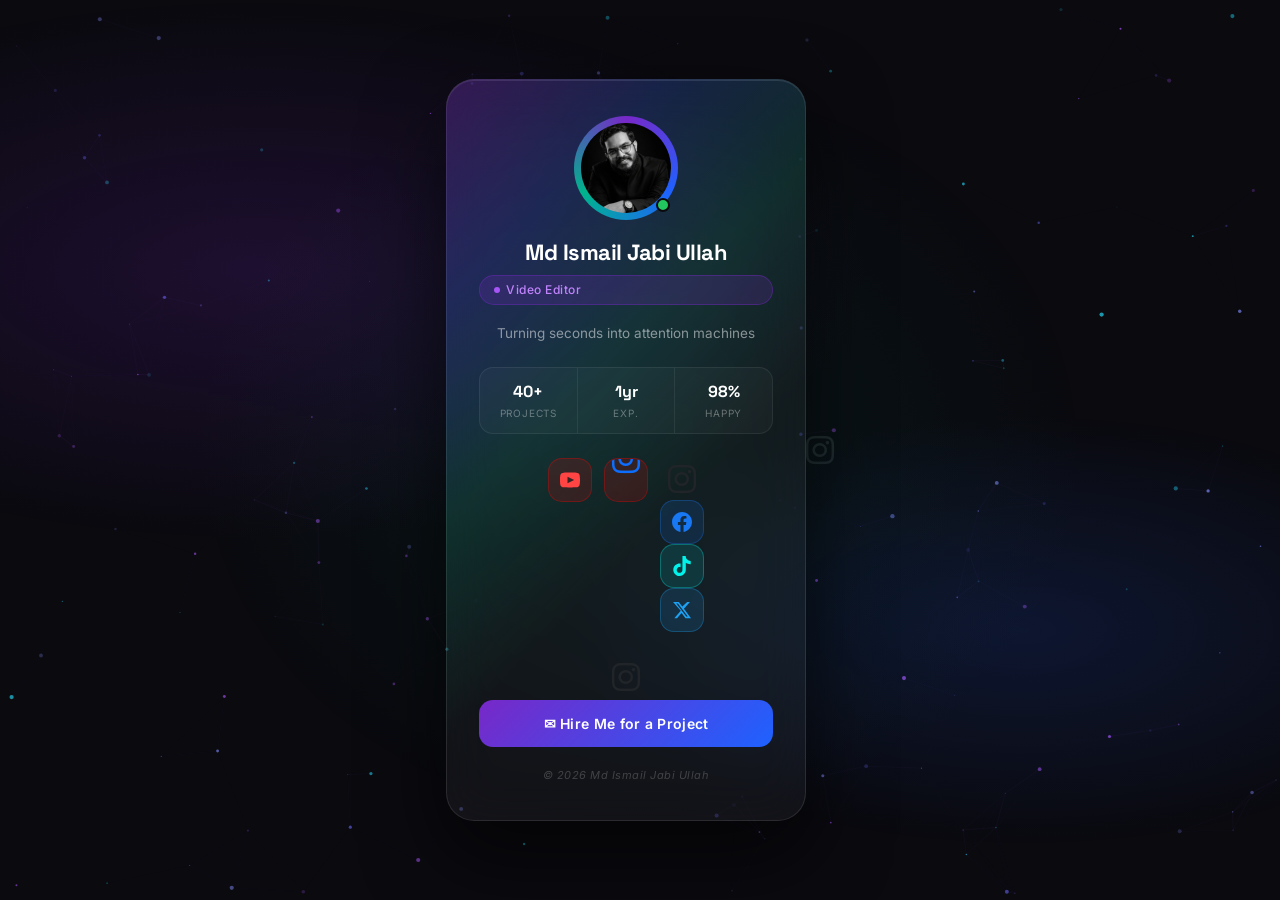
==== index.html @ 60c1aa5e "Update Instagram link and button styles" ====
<!DOCTYPE html>
<html lang="en">
<head>
<meta charset="UTF-8">
<meta name="viewport" content="width=device-width, initial-scale=1.0">
<title>Md Ismail Jabi Ullah — Video Editor</title>
<link href="https://cdn.jsdelivr.net/npm/bootstrap@5.3.3/dist/css/bootstrap.min.css" rel="stylesheet">
<link href="https://cdn.jsdelivr.net/npm/bootstrap-icons@1.11.3/font/bootstrap-icons.css" rel="stylesheet">
<link rel="stylesheet" href="style.css">
</head>
<body>

<canvas id="bg"></canvas>
<div class="aurora"></div>

<div class="card">
  <div class="avatar-wrap">
    <div class="avatar-ring"></div>
    <div class="avatar-inner">
      <span class="avatar-letters"><img src="IMG_20260416_234237_484.webp" width="100%" alt="Description of the image"></span>
    </div>
    <div class="status-dot"></div>
  </div>

  <div class="name">Md Ismail Jabi Ullah</div>

  <div class="title-badge">
    <span class="dot"></span>
    Video Editor
  </div>

  <p class="bio">Turning seconds into attention machines</p>

  <div class="stats">
    <div class="stat">
      <div class="stat-num">40+</div>
      <div class="stat-label">Projects</div>
    </div>
    <div class="stat">
      <div class="stat-num">1yr</div>
      <div class="stat-label">Exp.</div>
    </div>
    <div class="stat">
      <div class="stat-num">98%</div>
      <div class="stat-label">Happy</div>
    </div>
  </div>

  <div class="socials">
    <svg style="display:none">
      <defs>
        <linearGradient id="igGrad" x1="0%" y1="100%" x2="100%" y2="0%">
          <stop offset="0%" stop-color="#f09433"/>
          <stop offset="25%" stop-color="#e6683c"/>
          <stop offset="50%" stop-color="#dc2743"/>
          <stop offset="75%" stop-color="#cc2366"/>
          <stop offset="100%" stop-color="#bc1888"/>
        </linearGradient>
      </defs>
    </svg>

    <a href="https://www.youtube.com/@MrCodeO" class="social-btn yt" title="YouTube">
      <svg viewBox="0 0 24 24"><path d="M19.615 3.184c-3.604-.246-11.631-.245-15.23 0-3.897.266-4.356 2.62-4.385 8.816.029 6.185.484 8.549 4.385 8.816 3.6.245 11.626.246 15.23 0 3.897-.266 4.356-2.62 4.385-8.816-.029-6.185-.484-8.549-4.385-8.816zm-10.615 12.816v-8l8 3.993-8 4.007z"/></svg>
    </a>
    <a href="https://www.youtube.com/@MrCodeO" target="_blank" class="social-btn yt">
      <i class="bi bi-instagram" style="font-size:28px;></i>
    </a>
    <a href="https://www.instagram.com/11_monster_09/" class="social-btn ig" title="Instagram">
      <svg viewBox="0 0 24 24" fill="#E1306C"><path d=""M12 2.163c3.204 0 3.584.012 4.85.07 3.252.148 4.771 1.691 4.919 4.919.058 1.265.069 1.645.069 4.849 0 3.205-.012 3.584-.069 4.849-.149 3.225-1.664 4.771-4.919 4.919-1.266.058-1.644.07-4.85.07-3.204 0-3.584-.012-4.849-.07-3.26-.149-4.771-1.699-4.919-4.92-.058-1.265-.07-1.644-.07-4.849 0-3.204.013-3.583.07-4.849.149-3.227 1.664-4.771 4.919-4.919 1.266-.057 1.645-.069 4.849-.069zm0-2.163c-3.259 0-3.667.014-4.947.072-4.358.2-6.78 2.618-6.98 6.98-.059 1.281-.073 1.689-.073 4.948 0 3.259.014 3.668.072 4.948.2 4.358 2.618 6.78 6.98 6.98 1.281.058 1.689.072 4.948.072 3.259 0 3.668-.014 4.948-.072 4.354-.2 6.782-2.618 6.979-6.98.059-1.28.073-1.689.073-4.948 0-3.259-.014-3.667-.072-4.947-.196-4.354-2.617-6.78-6.979-6.98-1.281-.059-1.69-.073-4.949-.073zm0 5.838c-3.403 0-6.162 2.759-6.162 6.162s2.759 6.163 6.162 6.163 6.162-2.759 6.162-6.163c0-3.403-2.759-6.162-6.162-6.162zm0 10.162c-2.209 0-4-1.79-4-4 0-2.209 1.791-4 4-4s4 1.791 4 4c0 2.21-1.791 4-4 4zm6.406-11.845c-.796 0-1.441.645-1.441 1.44s.645 1.44 1.441 1.44c.795 0 1.439-.645 1.439-1.44s-.644-1.44-1.439-1.44z"/></svg>
    </a>
    <a href="https://www.facebook.com/safi1109/" class="social-btn fb" title="Facebook">
      <svg viewBox="0 0 24 24"><path d="M24 12.073c0-6.627-5.373-12-12-12s-12 5.373-12 12c0 5.99 4.388 10.954 10.125 11.854v-8.385H7.078v-3.47h3.047V9.43c0-3.007 1.792-4.669 4.533-4.669 1.312 0 2.686.235 2.686.235v2.953H15.83c-1.491 0-1.956.925-1.956 1.874v2.25h3.328l-.532 3.47h-2.796v8.385C19.612 23.027 24 18.062 24 12.073z"/></svg>
    </a>
    <a href="#" class="social-btn tt" title="TikTok">
      <svg viewBox="0 0 24 24"><path d="M12.525.02c1.31-.02 2.61-.01 3.91-.02.08 1.53.63 3.09 1.75 4.17 1.12 1.11 2.7 1.62 4.24 1.79v4.03c-1.44-.05-2.89-.35-4.2-.97-.57-.26-1.1-.59-1.62-.93-.01 2.92.01 5.84-.02 8.75-.08 1.4-.54 2.79-1.35 3.94-1.31 1.92-3.58 3.17-5.91 3.21-1.43.08-2.86-.31-4.08-1.03-2.02-1.19-3.44-3.37-3.65-5.71-.02-.5-.03-1-.01-1.49.18-1.9 1.12-3.72 2.58-4.96 1.66-1.44 3.98-2.13 6.15-1.72.02 1.48-.04 2.96-.04 4.44-.99-.32-2.15-.23-3.02.37-.63.41-1.11 1.04-1.36 1.75-.21.51-.15 1.07-.14 1.61.24 1.64 1.82 3.02 3.5 2.87 1.12-.01 2.19-.66 2.77-1.61.19-.33.4-.67.41-1.06.1-1.79.06-3.57.07-5.36.01-4.03-.01-8.05.02-12.07z"/></svg>
    </a>
    <a href="#" class="social-btn tw" title="Twitter / X">
      <svg viewBox="0 0 24 24"><path d="M18.244 2.25h3.308l-7.227 8.26 8.502 11.24H16.17l-4.714-6.231-5.401 6.231H2.741l7.73-8.835L1.254 2.25H8.08l4.253 5.622zm-1.161 17.52h1.833L7.084 4.126H5.117z"/></svg>
    </a>   
  </div>

  <button class="cta" onclick="window.open(Turning seconds into attention machines'mailto:ijufs96@gmail.com')">✉ Hire Me for a Project</button>

  <div class="footer">© 2026 Md Ismail Jabi Ullah</div>
</div>
</body>
<script src="script.js"></script>
</html>
---- style.css ----
@import url('https://fonts.googleapis.com/css2?family=Inter:wght@300;400;500;600;700;900&family=Space+Grotesk:wght@400;500;600;700&display=swap');

  *{margin:0;padding:0;box-sizing:border-box}

  body{
    min-height:100vh;
    display:flex;align-items:center;justify-content:center;
    background:#0a0a0f;
    font-family:'Inter',sans-serif;
    overflow:hidden;
    position:relative;
  }

  canvas#bg{
    position:fixed;inset:0;z-index:0;
  }

  .aurora{
    position:fixed;inset:0;z-index:0;
    background:
      radial-gradient(ellipse 80% 50% at 20% 30%, rgba(120,40,200,0.18) 0%, transparent 60%),
      radial-gradient(ellipse 60% 40% at 80% 70%, rgba(40,100,255,0.14) 0%, transparent 60%),
      radial-gradient(ellipse 50% 60% at 50% 50%, rgba(0,180,140,0.08) 0%, transparent 70%);
    animation:auroraShift 8s ease-in-out infinite alternate;
  }
  @keyframes auroraShift{
    0%{transform:scale(1) rotate(0deg)}
    100%{transform:scale(1.05) rotate(2deg)}
  }

  .card{
    position: relative;
    width: 360px;
    background: rgba(255, 255, 255, 0.04);
    border: 1px solid rgba(255, 255, 255, 0.1);
    border-radius: 28px;
    padding: 40px 32px 36px;
    text-align: center;
    backdrop-filter: blur(24px);
    -webkit-backdrop-filter: blur(24px);
    box-shadow: 0 32px 80px rgba(0, 0, 0, 0.6), inset 0 1px 0 rgba(255, 255, 255, 0.12);
    animation: cardIn 0.8s cubic-bezier(0.34, 1.56, 0.64, 1) both;
  }

  
  @keyframes cardIn{
    from{opacity:0;transform:translateY(40px) scale(0.9)}
    to{opacity:1;transform:translateY(0) scale(1)}
  }

  .card::before{
    content:'';
    position:absolute;inset:-1px;
    border-radius:29px;
    background:linear-gradient(135deg,rgba(120,40,200,0.3),rgba(40,100,255,0.2),rgba(0,180,140,0.15),transparent 60%);
    z-index:-1;
  }

  .avatar-wrap{
    position:relative;
    width:96px;height:96px;
    margin:0 auto 20px;
  }
  .avatar-ring{
    position:absolute;inset:-4px;
    border-radius:50%;
    background:conic-gradient(from 0deg,#7828c8,#1e62ff,#00b48c,#7828c8);
    animation:spin 3s linear infinite;
  }
  @keyframes spin{to{transform:rotate(360deg)}}
  .avatar-inner{
    position:absolute;inset:3px;
    border-radius:50%;
    background:#1a1a2e;
    overflow:hidden;
    display:flex;align-items:center;justify-content:center;
  }
  .avatar-letters{
    font-size:28px;font-weight:700;
    background:linear-gradient(135deg,#a855f7,#6366f1);
    -webkit-background-clip:text;-webkit-text-fill-color:transparent;
    font-family:'Space Grotesk',sans-serif;
    letter-spacing:-1px;
  }

  .status-dot{
    position:absolute;bottom:4px;right:4px;
    width:14px;height:14px;
    background:#22c55e;
    border-radius:50%;
    border:2px solid #0a0a0f;
    animation:pulse 2s ease-in-out infinite;
    z-index:5;
  }
  @keyframes pulse{
    0%,100%{box-shadow:0 0 0 0 rgba(34,197,94,0.5)}
    50%{box-shadow:0 0 0 6px rgba(34,197,94,0)}
  }

  .name{
    font-family:'Space Grotesk',sans-serif;
    font-size:22px;font-weight:700;
    color:#fff;
    letter-spacing:-0.5px;
    margin-bottom:6px;
  }

  .title-badge{
    display:inline-flex;align-items:center;gap:6px;
    background:rgba(120,40,200,0.2);
    border:1px solid rgba(120,40,200,0.4);
    border-radius:20px;
    padding:5px 14px;
    font-size:12px;font-weight:500;
    color:#c084fc;
    margin-bottom:18px;
    letter-spacing:0.5px;
  }
  .title-badge .dot{
    width:6px;height:6px;
    border-radius:50%;
    background:#a855f7;
    animation:blink 1.5s ease-in-out infinite;
  }
  @keyframes blink{0%,100%{opacity:1}50%{opacity:0.3}}

  .bio{
    font-size:13.5px;
    color:rgba(255,255,255,0.5);
    line-height:1.6;
    margin-bottom:22px;
    padding:0 4px;
  }

  .stats{
    display:flex;justify-content:center;gap:0;
    margin-bottom:24px;
    border:1px solid rgba(255,255,255,0.07);
    border-radius:14px;
    overflow:hidden;
    background:rgba(255,255,255,0.03);
  }
  .stat{
    flex:1;padding:12px 8px;
    border-right:1px solid rgba(255,255,255,0.07);
  }
  .stat:last-child{border-right:none}
  .stat-num{
    font-size:16px;font-weight:700;
    color:#fff;font-family:'Space Grotesk',sans-serif;
  }
  .stat-label{
    font-size:10px;
    color:rgba(255,255,255,0.35);
    text-transform:uppercase;letter-spacing:0.8px;
    margin-top:2px;
  }

  .socials{
    display:flex;justify-content:center;gap:12px;
    margin-bottom:24px;
  }
  .social-btn{
    width:44px;height:44px;
    border-radius:14px;
    display:flex;align-items:center;justify-content:center;
    text-decoration:none;
    position:relative;
    overflow:hidden;
    transition:transform 0.2s;
  }
  .social-btn:hover{transform:translateY(-3px)}
  .social-btn svg{width:20px;height:20px;position:relative;z-index:1}

  .social-btn.yt{background:rgba(255,0,0,0.15);border:1px solid rgba(255,0,0,0.3);animation:socialGlow1 3s ease-in-out infinite}
  .social-btn.ig{background:rgba(228,64,95,0.15);border:1px solid rgba(228,64,95,0.3);animation:socialGlow2 3s ease-in-out infinite 0.5s}
  .social-btn.fb{background:rgba(24,119,242,0.15);border:1px solid rgba(24,119,242,0.3);animation:socialGlow3 3s ease-in-out infinite 1s}
  .social-btn.tt{background:rgba(0,242,234,0.12);border:1px solid rgba(0,242,234,0.3);animation:socialGlow4 3s ease-in-out infinite 1.5s}
  .social-btn.tw{background:rgba(29,161,242,0.15);border:1px solid rgba(29,161,242,0.3);animation:socialGlow5 3s ease-in-out infinite 2s}

  @keyframes socialGlow1{0%,100%{box-shadow:0 0 0 rgba(255,0,0,0)}50%{box-shadow:0 0 16px rgba(255,0,0,0.4)}}
  @keyframes socialGlow2{0%,100%{box-shadow:0 0 0 rgba(228,64,95,0)}50%{box-shadow:0 0 16px rgba(228,64,95,0.4)}}
  @keyframes socialGlow3{0%,100%{box-shadow:0 0 0 rgba(24,119,242,0)}50%{box-shadow:0 0 16px rgba(24,119,242,0.4)}}
  @keyframes socialGlow4{0%,100%{box-shadow:0 0 0 rgba(0,242,234,0)}50%{box-shadow:0 0 16px rgba(0,242,234,0.4)}}
  @keyframes socialGlow5{0%,100%{box-shadow:0 0 0 rgba(29,161,242,0)}50%{box-shadow:0 0 16px rgba(29,161,242,0.4)}}

  .social-btn.yt svg{fill:#ff4444}
  .social-btn.ig svg{fill:#E1306C}
  .social-btn.fb svg{fill:#1877f2}
  .social-btn.tt svg{fill:#00f2ea}
  .social-btn.tw svg{fill:#1da1f2}

  .cta{
    width:100%;
    padding:13px;
    border-radius:14px;
    background:linear-gradient(135deg,#7828c8,#1e62ff);
    border:none;
    color:#fff;
    font-size:14px;font-weight:600;
    cursor:pointer;
    font-family:'Inter',sans-serif;
    letter-spacing:0.3px;
    transition:all 0.3s;
    position:relative;overflow:hidden;
  }
  .cta::after{
    content:'';
    position:absolute;top:-50%;left:-50%;
    width:200%;height:200%;
    background:linear-gradient(transparent,rgba(255,255,255,0.1),transparent);
    transform:rotate(45deg) translateX(-100%);
    transition:transform 0.5s;
  }
  .cta:hover{transform:translateY(-2px);box-shadow:0 8px 24px rgba(120,40,200,0.5)}
  .cta:hover::after{transform:rotate(45deg) translateX(100%)}

  .footer{
    margin-top:20px;
    font-size:11px;
    color:rgba(255,255,255,0.2);
    letter-spacing:0.5px;
  }

}
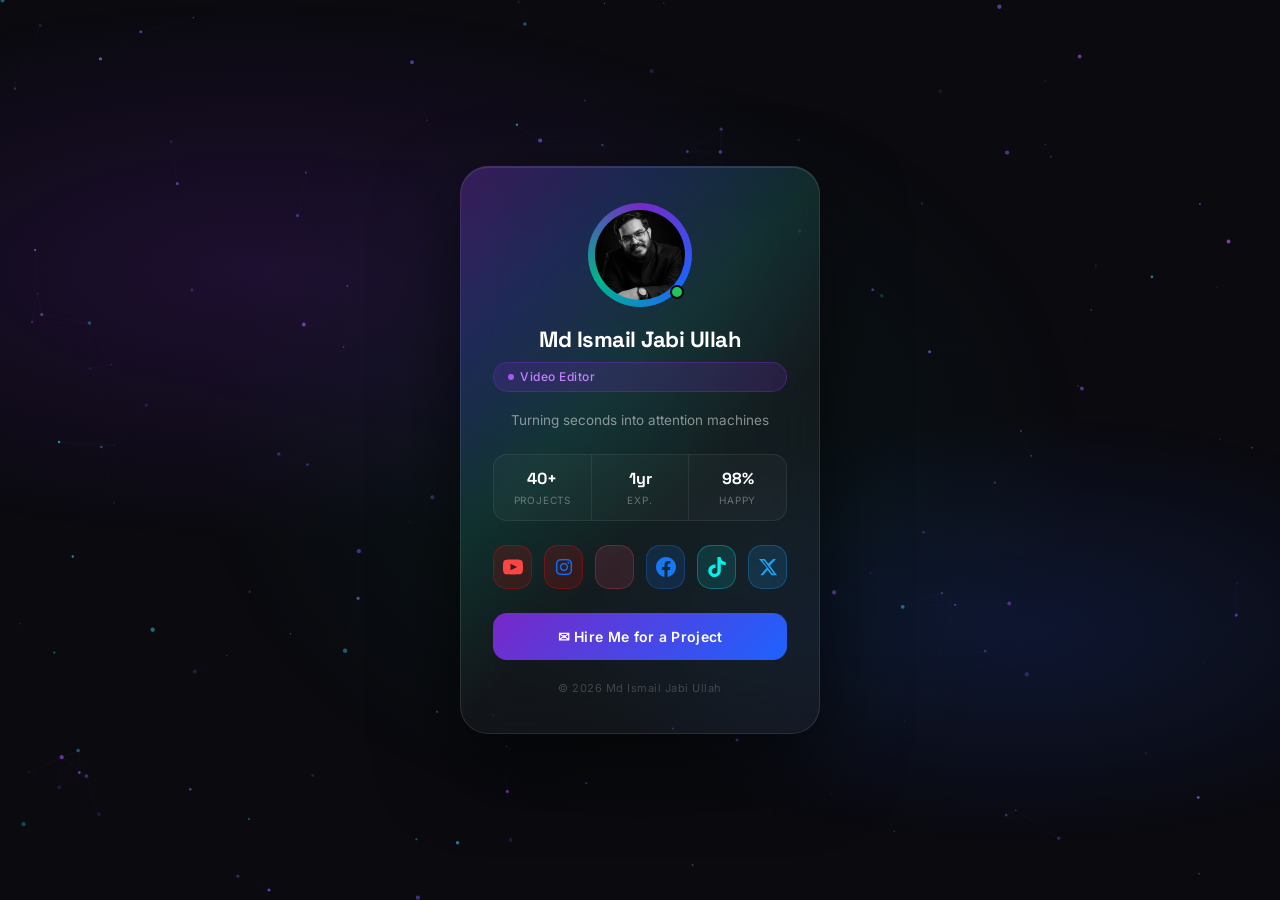
==== commit cbb6b5d0: "Remove inline style from Instagram icon" ====
--- a/index.html
+++ b/index.html
@@ -63,7 +63,7 @@
       <svg viewBox="0 0 24 24"><path d="M19.615 3.184c-3.604-.246-11.631-.245-15.23 0-3.897.266-4.356 2.62-4.385 8.816.029 6.185.484 8.549 4.385 8.816 3.6.245 11.626.246 15.23 0 3.897-.266 4.356-2.62 4.385-8.816-.029-6.185-.484-8.549-4.385-8.816zm-10.615 12.816v-8l8 3.993-8 4.007z"/></svg>
     </a>
     <a href="https://www.youtube.com/@MrCodeO" target="_blank" class="social-btn yt">
-      <i class="bi bi-instagram" style="font-size:28px;></i>
+      <i class="bi bi-instagram"></i>
     </a>
     <a href="https://www.instagram.com/11_monster_09/" class="social-btn ig" title="Instagram">
       <svg viewBox="0 0 24 24" fill="#E1306C"><path d=""M12 2.163c3.204 0 3.584.012 4.85.07 3.252.148 4.771 1.691 4.919 4.919.058 1.265.069 1.645.069 4.849 0 3.205-.012 3.584-.069 4.849-.149 3.225-1.664 4.771-4.919 4.919-1.266.058-1.644.07-4.85.07-3.204 0-3.584-.012-4.849-.07-3.26-.149-4.771-1.699-4.919-4.92-.058-1.265-.07-1.644-.07-4.849 0-3.204.013-3.583.07-4.849.149-3.227 1.664-4.771 4.919-4.919 1.266-.057 1.645-.069 4.849-.069zm0-2.163c-3.259 0-3.667.014-4.947.072-4.358.2-6.78 2.618-6.98 6.98-.059 1.281-.073 1.689-.073 4.948 0 3.259.014 3.668.072 4.948.2 4.358 2.618 6.78 6.98 6.98 1.281.058 1.689.072 4.948.072 3.259 0 3.668-.014 4.948-.072 4.354-.2 6.782-2.618 6.979-6.98.059-1.28.073-1.689.073-4.948 0-3.259-.014-3.667-.072-4.947-.196-4.354-2.617-6.78-6.979-6.98-1.281-.059-1.69-.073-4.949-.073zm0 5.838c-3.403 0-6.162 2.759-6.162 6.162s2.759 6.163 6.162 6.163 6.162-2.759 6.162-6.163c0-3.403-2.759-6.162-6.162-6.162zm0 10.162c-2.209 0-4-1.79-4-4 0-2.209 1.791-4 4-4s4 1.791 4 4c0 2.21-1.791 4-4 4zm6.406-11.845c-.796 0-1.441.645-1.441 1.44s.645 1.44 1.441 1.44c.795 0 1.439-.645 1.439-1.44s-.644-1.44-1.439-1.44z"/></svg>
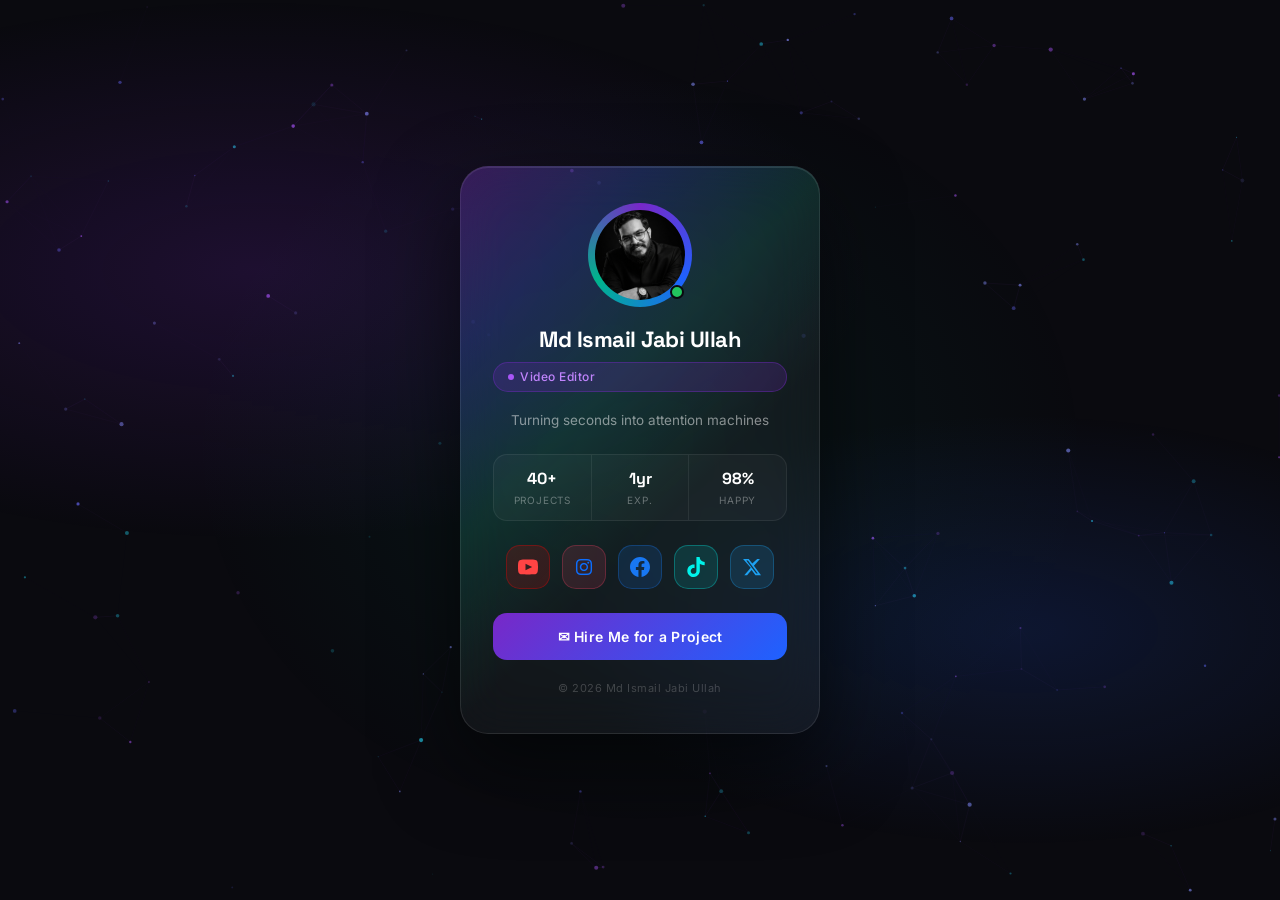
==== commit e58e884f: "Update social media links in index.html" ====
--- a/index.html
+++ b/index.html
@@ -62,11 +62,8 @@
     <a href="https://www.youtube.com/@MrCodeO" class="social-btn yt" title="YouTube">
       <svg viewBox="0 0 24 24"><path d="M19.615 3.184c-3.604-.246-11.631-.245-15.23 0-3.897.266-4.356 2.62-4.385 8.816.029 6.185.484 8.549 4.385 8.816 3.6.245 11.626.246 15.23 0 3.897-.266 4.356-2.62 4.385-8.816-.029-6.185-.484-8.549-4.385-8.816zm-10.615 12.816v-8l8 3.993-8 4.007z"/></svg>
     </a>
-    <a href="https://www.youtube.com/@MrCodeO" target="_blank" class="social-btn yt">
+    <a href="https://www.instagram.com/11_monster_09/" target="_blank" class="social-btn ig">
       <i class="bi bi-instagram"></i>
-    </a>
-    <a href="https://www.instagram.com/11_monster_09/" class="social-btn ig" title="Instagram">
-      <svg viewBox="0 0 24 24" fill="#E1306C"><path d=""M12 2.163c3.204 0 3.584.012 4.85.07 3.252.148 4.771 1.691 4.919 4.919.058 1.265.069 1.645.069 4.849 0 3.205-.012 3.584-.069 4.849-.149 3.225-1.664 4.771-4.919 4.919-1.266.058-1.644.07-4.85.07-3.204 0-3.584-.012-4.849-.07-3.26-.149-4.771-1.699-4.919-4.92-.058-1.265-.07-1.644-.07-4.849 0-3.204.013-3.583.07-4.849.149-3.227 1.664-4.771 4.919-4.919 1.266-.057 1.645-.069 4.849-.069zm0-2.163c-3.259 0-3.667.014-4.947.072-4.358.2-6.78 2.618-6.98 6.98-.059 1.281-.073 1.689-.073 4.948 0 3.259.014 3.668.072 4.948.2 4.358 2.618 6.78 6.98 6.98 1.281.058 1.689.072 4.948.072 3.259 0 3.668-.014 4.948-.072 4.354-.2 6.782-2.618 6.979-6.98.059-1.28.073-1.689.073-4.948 0-3.259-.014-3.667-.072-4.947-.196-4.354-2.617-6.78-6.979-6.98-1.281-.059-1.69-.073-4.949-.073zm0 5.838c-3.403 0-6.162 2.759-6.162 6.162s2.759 6.163 6.162 6.163 6.162-2.759 6.162-6.163c0-3.403-2.759-6.162-6.162-6.162zm0 10.162c-2.209 0-4-1.79-4-4 0-2.209 1.791-4 4-4s4 1.791 4 4c0 2.21-1.791 4-4 4zm6.406-11.845c-.796 0-1.441.645-1.441 1.44s.645 1.44 1.441 1.44c.795 0 1.439-.645 1.439-1.44s-.644-1.44-1.439-1.44z"/></svg>
     </a>
     <a href="https://www.facebook.com/safi1109/" class="social-btn fb" title="Facebook">
       <svg viewBox="0 0 24 24"><path d="M24 12.073c0-6.627-5.373-12-12-12s-12 5.373-12 12c0 5.99 4.388 10.954 10.125 11.854v-8.385H7.078v-3.47h3.047V9.43c0-3.007 1.792-4.669 4.533-4.669 1.312 0 2.686.235 2.686.235v2.953H15.83c-1.491 0-1.956.925-1.956 1.874v2.25h3.328l-.532 3.47h-2.796v8.385C19.612 23.027 24 18.062 24 12.073z"/></svg>
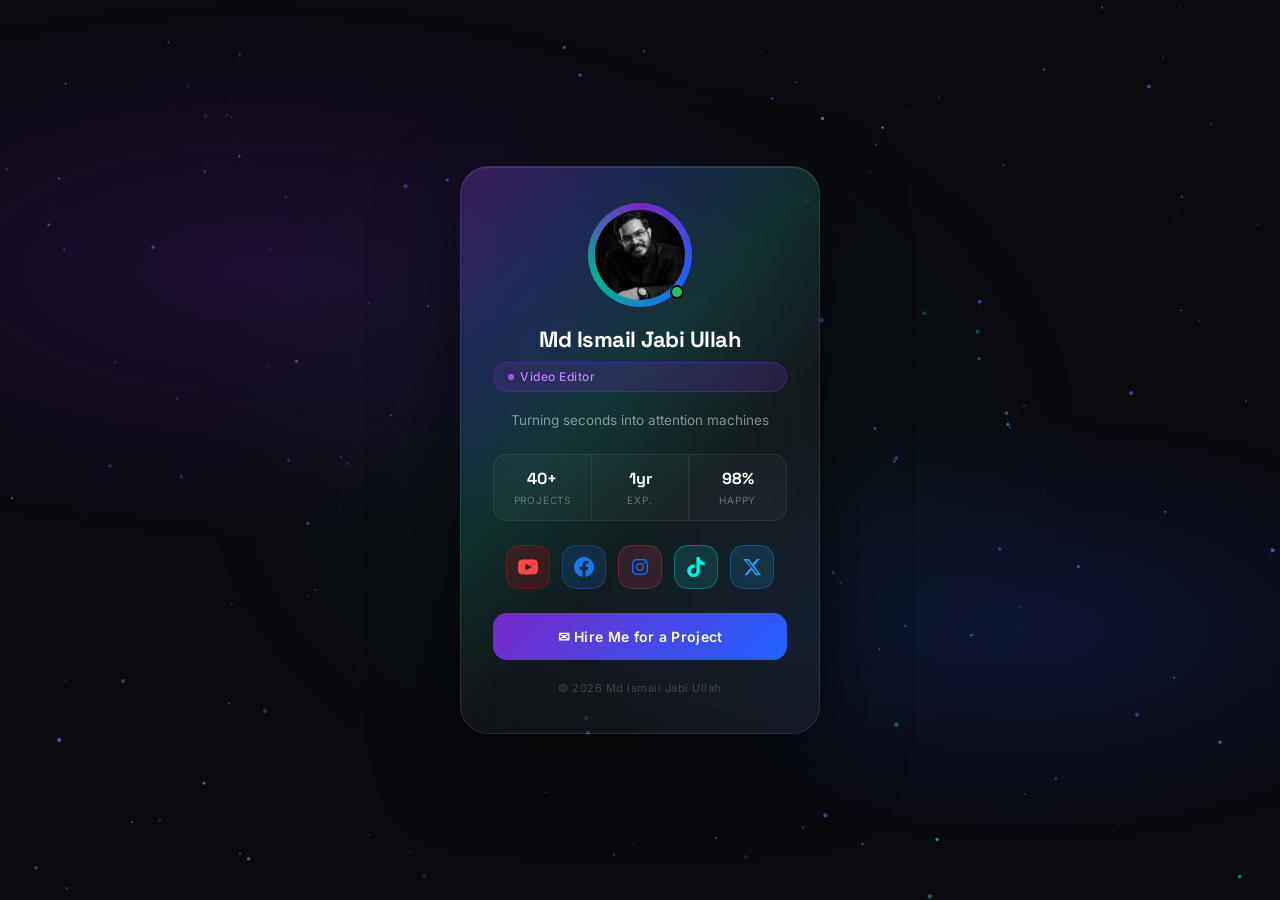
==== commit c7c59fe1: "Add Instagram link to social media section" ====
--- a/index.html
+++ b/index.html
@@ -62,12 +62,12 @@
     <a href="https://www.youtube.com/@MrCodeO" class="social-btn yt" title="YouTube">
       <svg viewBox="0 0 24 24"><path d="M19.615 3.184c-3.604-.246-11.631-.245-15.23 0-3.897.266-4.356 2.62-4.385 8.816.029 6.185.484 8.549 4.385 8.816 3.6.245 11.626.246 15.23 0 3.897-.266 4.356-2.62 4.385-8.816-.029-6.185-.484-8.549-4.385-8.816zm-10.615 12.816v-8l8 3.993-8 4.007z"/></svg>
     </a>
-    <a href="https://www.instagram.com/11_monster_09/" target="_blank" class="social-btn ig">
-      <i class="bi bi-instagram"></i>
-    </a>
     <a href="https://www.facebook.com/safi1109/" class="social-btn fb" title="Facebook">
       <svg viewBox="0 0 24 24"><path d="M24 12.073c0-6.627-5.373-12-12-12s-12 5.373-12 12c0 5.99 4.388 10.954 10.125 11.854v-8.385H7.078v-3.47h3.047V9.43c0-3.007 1.792-4.669 4.533-4.669 1.312 0 2.686.235 2.686.235v2.953H15.83c-1.491 0-1.956.925-1.956 1.874v2.25h3.328l-.532 3.47h-2.796v8.385C19.612 23.027 24 18.062 24 12.073z"/></svg>
     </a>
+    <a href="https://www.instagram.com/11_monster_09/" target="_blank" class="social-btn ig">
+      <i class="bi bi-instagram"></i>
+    </a>    
     <a href="#" class="social-btn tt" title="TikTok">
       <svg viewBox="0 0 24 24"><path d="M12.525.02c1.31-.02 2.61-.01 3.91-.02.08 1.53.63 3.09 1.75 4.17 1.12 1.11 2.7 1.62 4.24 1.79v4.03c-1.44-.05-2.89-.35-4.2-.97-.57-.26-1.1-.59-1.62-.93-.01 2.92.01 5.84-.02 8.75-.08 1.4-.54 2.79-1.35 3.94-1.31 1.92-3.58 3.17-5.91 3.21-1.43.08-2.86-.31-4.08-1.03-2.02-1.19-3.44-3.37-3.65-5.71-.02-.5-.03-1-.01-1.49.18-1.9 1.12-3.72 2.58-4.96 1.66-1.44 3.98-2.13 6.15-1.72.02 1.48-.04 2.96-.04 4.44-.99-.32-2.15-.23-3.02.37-.63.41-1.11 1.04-1.36 1.75-.21.51-.15 1.07-.14 1.61.24 1.64 1.82 3.02 3.5 2.87 1.12-.01 2.19-.66 2.77-1.61.19-.33.4-.67.41-1.06.1-1.79.06-3.57.07-5.36.01-4.03-.01-8.05.02-12.07z"/></svg>
     </a>
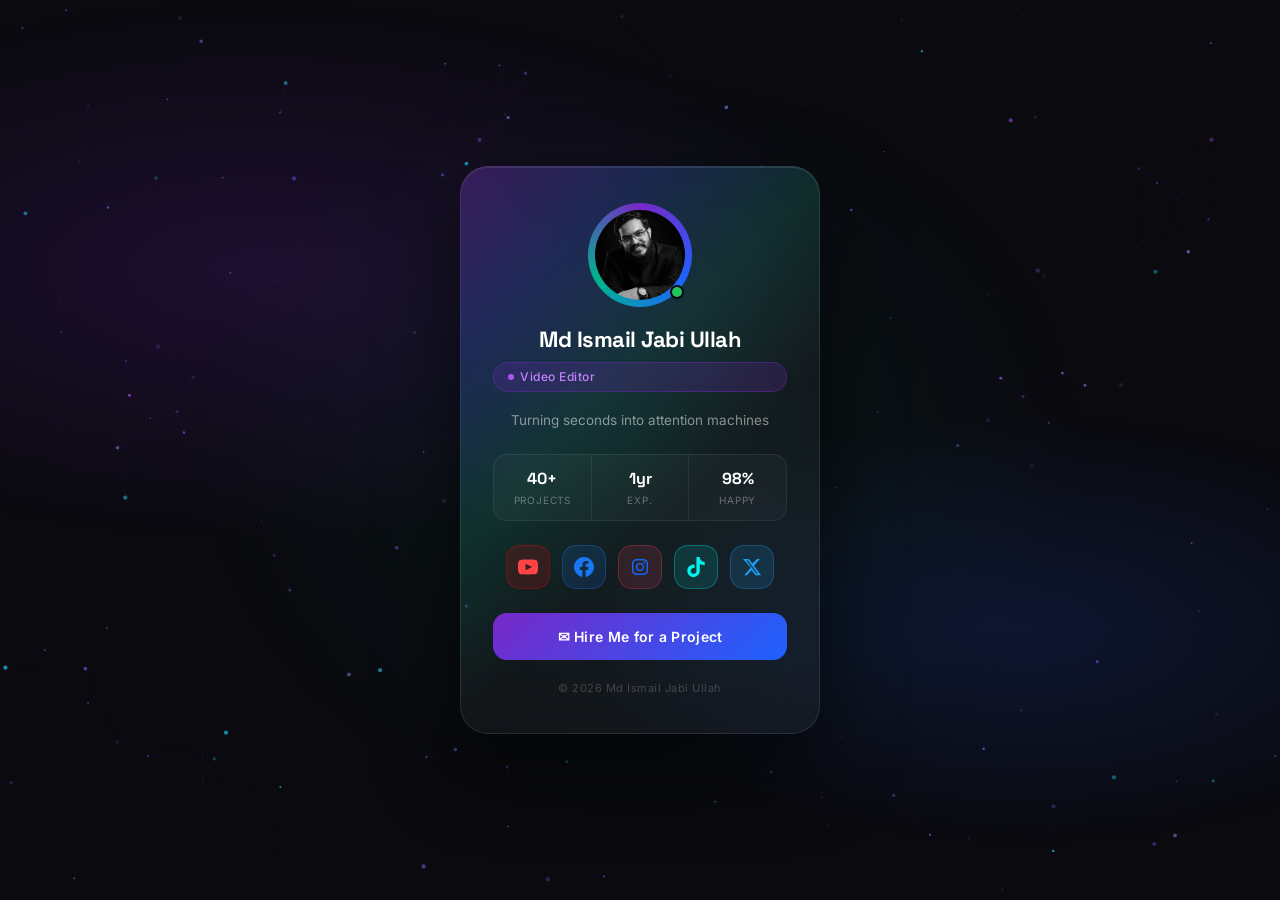
==== commit 890c0576: "Fix Instagram link attributes in index.html" ====
--- a/index.html
+++ b/index.html
@@ -65,7 +65,7 @@
     <a href="https://www.facebook.com/safi1109/" class="social-btn fb" title="Facebook">
       <svg viewBox="0 0 24 24"><path d="M24 12.073c0-6.627-5.373-12-12-12s-12 5.373-12 12c0 5.99 4.388 10.954 10.125 11.854v-8.385H7.078v-3.47h3.047V9.43c0-3.007 1.792-4.669 4.533-4.669 1.312 0 2.686.235 2.686.235v2.953H15.83c-1.491 0-1.956.925-1.956 1.874v2.25h3.328l-.532 3.47h-2.796v8.385C19.612 23.027 24 18.062 24 12.073z"/></svg>
     </a>
-    <a href="https://www.instagram.com/11_monster_09/" target="_blank" class="social-btn ig">
+    <a href="https://www.instagram.com/11_monster_09/" color="#df58ff" target="_blank" class="social-btn ig">
       <i class="bi bi-instagram"></i>
     </a>    
     <a href="#" class="social-btn tt" title="TikTok">
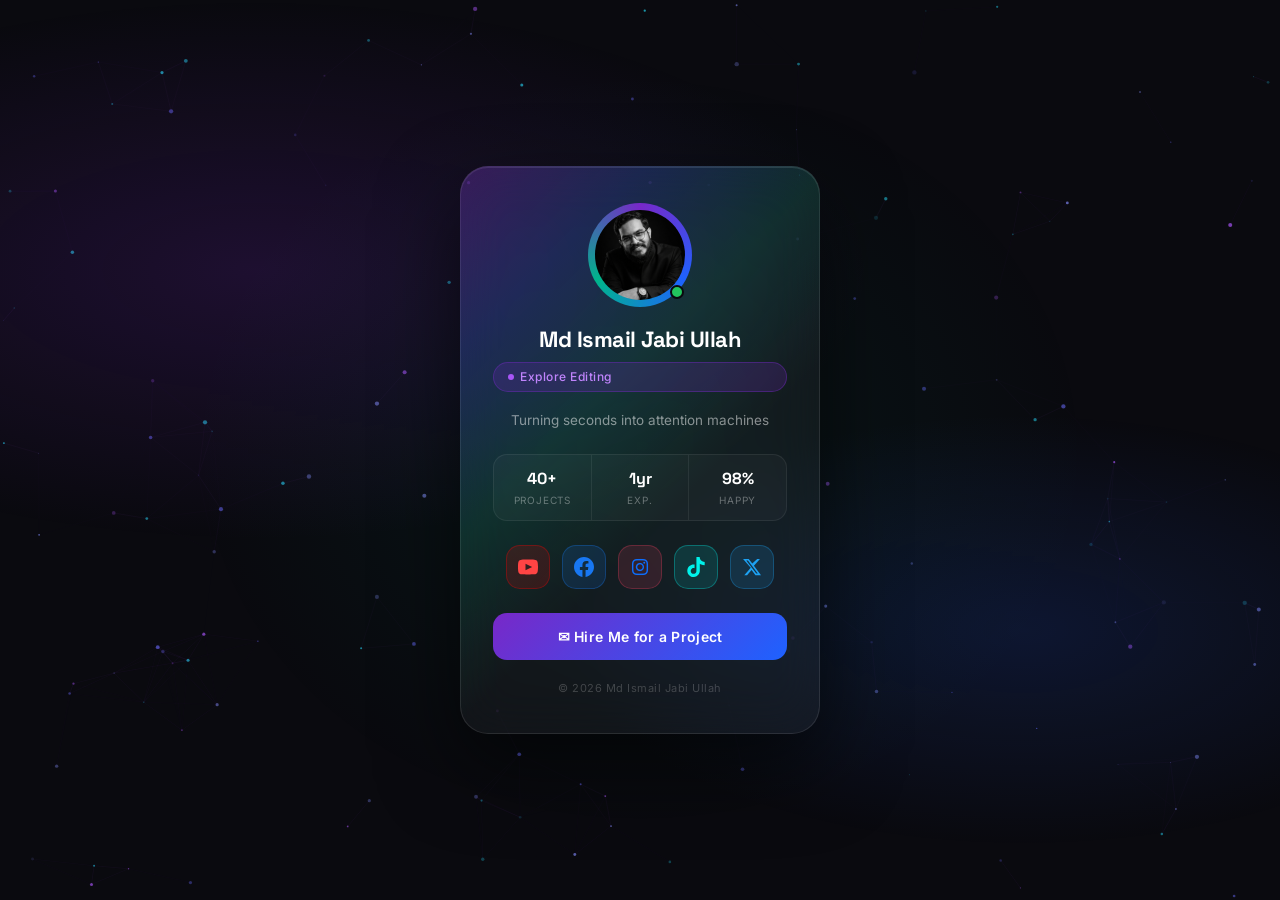
==== commit e2fc7e70: "Update title and social media links in index.html" ====
--- a/index.html
+++ b/index.html
@@ -3,7 +3,7 @@
 <head>
 <meta charset="UTF-8">
 <meta name="viewport" content="width=device-width, initial-scale=1.0">
-<title>Md Ismail Jabi Ullah — Video Editor</title>
+<title>Md Ismail Jabi Ullah — Explore Editing</title>
 <link href="https://cdn.jsdelivr.net/npm/bootstrap@5.3.3/dist/css/bootstrap.min.css" rel="stylesheet">
 <link href="https://cdn.jsdelivr.net/npm/bootstrap-icons@1.11.3/font/bootstrap-icons.css" rel="stylesheet">
 <link rel="stylesheet" href="style.css">
@@ -26,7 +26,7 @@
 
   <div class="title-badge">
     <span class="dot"></span>
-    Video Editor
+    Explore Editing
   </div>
 
   <p class="bio">Turning seconds into attention machines</p>
@@ -59,13 +59,13 @@
       </defs>
     </svg>
 
-    <a href="https://www.youtube.com/@MrCodeO" class="social-btn yt" title="YouTube">
+    <a href="https://www.youtube.com/" class="social-btn yt" title="YouTube" target="_blank">
       <svg viewBox="0 0 24 24"><path d="M19.615 3.184c-3.604-.246-11.631-.245-15.23 0-3.897.266-4.356 2.62-4.385 8.816.029 6.185.484 8.549 4.385 8.816 3.6.245 11.626.246 15.23 0 3.897-.266 4.356-2.62 4.385-8.816-.029-6.185-.484-8.549-4.385-8.816zm-10.615 12.816v-8l8 3.993-8 4.007z"/></svg>
     </a>
-    <a href="https://www.facebook.com/safi1109/" class="social-btn fb" title="Facebook">
+    <a href="https://www.facebook.com/" class="social-btn fb" title="Facebook" target="_blank">
       <svg viewBox="0 0 24 24"><path d="M24 12.073c0-6.627-5.373-12-12-12s-12 5.373-12 12c0 5.99 4.388 10.954 10.125 11.854v-8.385H7.078v-3.47h3.047V9.43c0-3.007 1.792-4.669 4.533-4.669 1.312 0 2.686.235 2.686.235v2.953H15.83c-1.491 0-1.956.925-1.956 1.874v2.25h3.328l-.532 3.47h-2.796v8.385C19.612 23.027 24 18.062 24 12.073z"/></svg>
     </a>
-    <a href="https://www.instagram.com/11_monster_09/" color="#df58ff" target="_blank" class="social-btn ig">
+    <a href="https://www.instagram.com/" color="#df58ff" target="_blank" class="social-btn ig">
       <i class="bi bi-instagram"></i>
     </a>    
     <a href="#" class="social-btn tt" title="TikTok">
--- a/style.css
+++ b/style.css
@@ -173,8 +173,8 @@
   .social-btn svg{width:20px;height:20px;position:relative;z-index:1}
 
   .social-btn.yt{background:rgba(255,0,0,0.15);border:1px solid rgba(255,0,0,0.3);animation:socialGlow1 3s ease-in-out infinite}
-  .social-btn.ig{background:rgba(228,64,95,0.15);border:1px solid rgba(228,64,95,0.3);animation:socialGlow2 3s ease-in-out infinite 0.5s}
-  .social-btn.fb{background:rgba(24,119,242,0.15);border:1px solid rgba(24,119,242,0.3);animation:socialGlow3 3s ease-in-out infinite 1s}
+  .social-btn.ig{background:rgba(228,64,95,0.15);border:1px solid rgba(228,64,95,0.3);animation:socialGlow2 3s ease-in-out infinite 1s}
+  .social-btn.fb{background:rgba(24,119,242,0.15);border:1px solid rgba(24,119,242,0.3);animation:socialGlow3 3s ease-in-out infinite 0.5s}
   .social-btn.tt{background:rgba(0,242,234,0.12);border:1px solid rgba(0,242,234,0.3);animation:socialGlow4 3s ease-in-out infinite 1.5s}
   .social-btn.tw{background:rgba(29,161,242,0.15);border:1px solid rgba(29,161,242,0.3);animation:socialGlow5 3s ease-in-out infinite 2s}
 
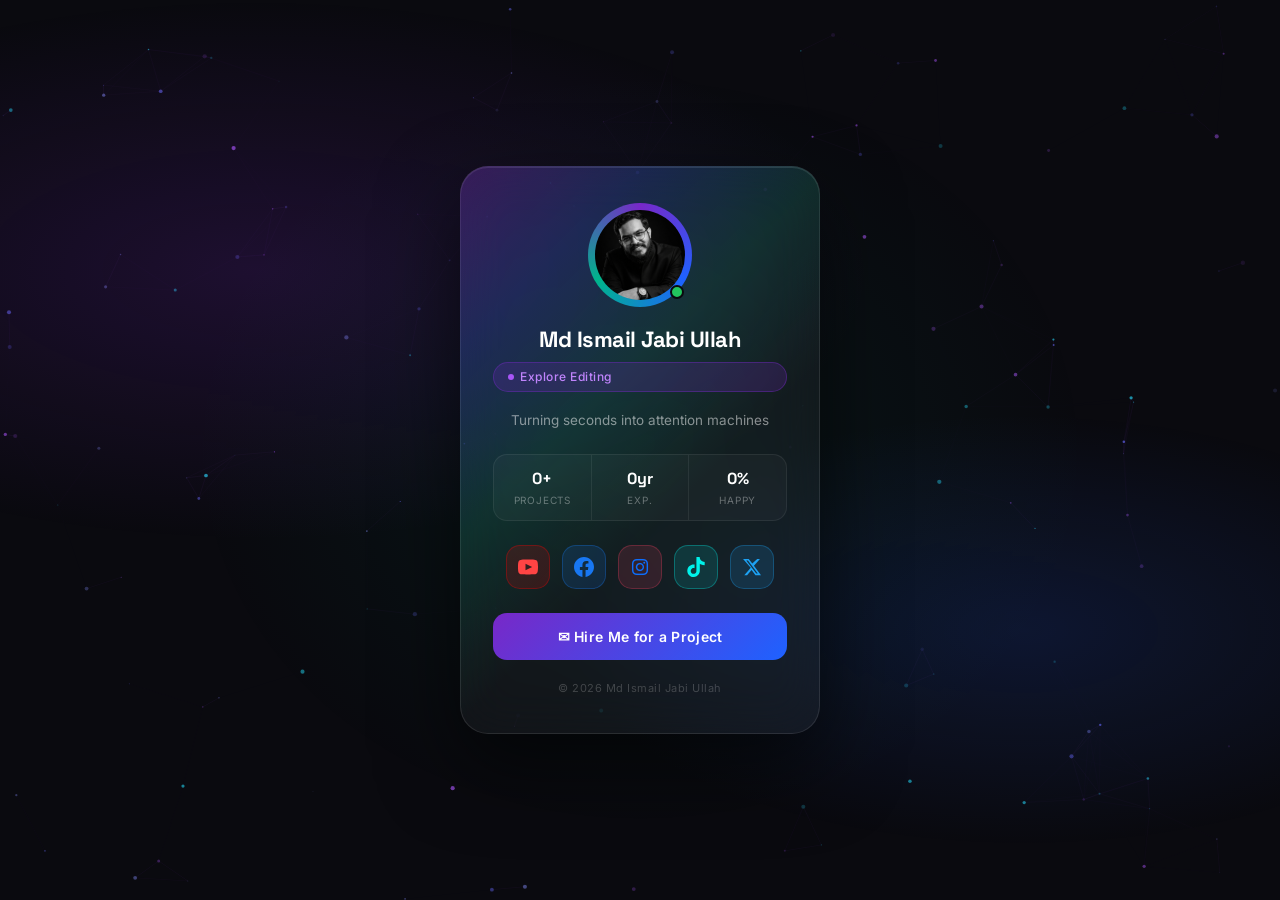
==== commit c4a929fb: "Reset statistics to zero in index.html" ====
--- a/index.html
+++ b/index.html
@@ -33,15 +33,15 @@
 
   <div class="stats">
     <div class="stat">
-      <div class="stat-num">40+</div>
+      <div class="stat-num">0+</div>
       <div class="stat-label">Projects</div>
     </div>
     <div class="stat">
-      <div class="stat-num">1yr</div>
+      <div class="stat-num">0yr</div>
       <div class="stat-label">Exp.</div>
     </div>
     <div class="stat">
-      <div class="stat-num">98%</div>
+      <div class="stat-num">0%</div>
       <div class="stat-label">Happy</div>
     </div>
   </div>
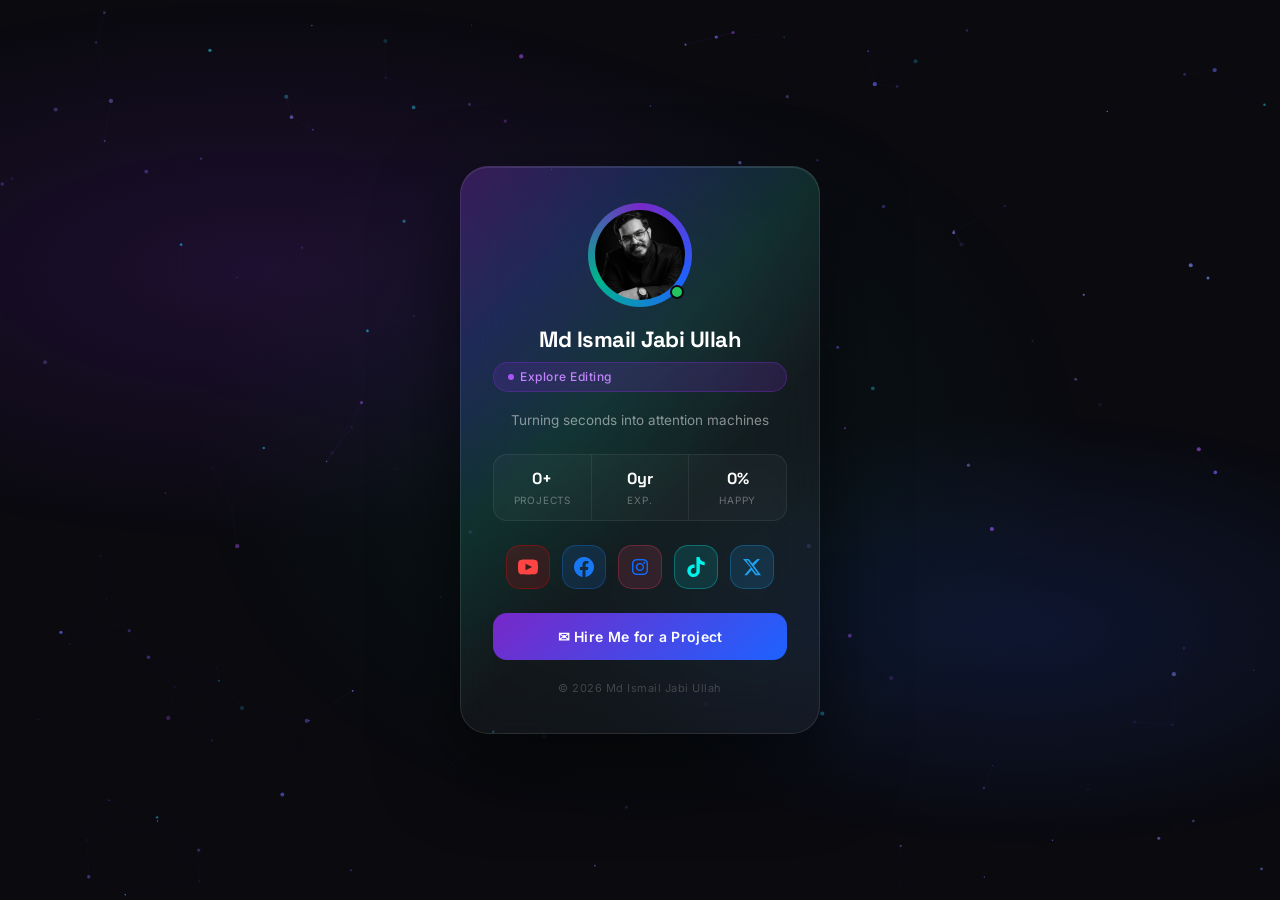
==== commit 2f9e2ed0: "Fix mailto link in Hire Me button" ====
--- a/index.html
+++ b/index.html
@@ -76,7 +76,7 @@
     </a>   
   </div>
 
-  <button class="cta" onclick="window.open(Turning seconds into attention machines'mailto:ijufs96@gmail.com')">✉ Hire Me for a Project</button>
+  <button class="cta" onclick="window.open(Turning seconds into attention machines'mailto:')">✉ Hire Me for a Project</button>
 
   <div class="footer">© 2026 Md Ismail Jabi Ullah</div>
 </div>
